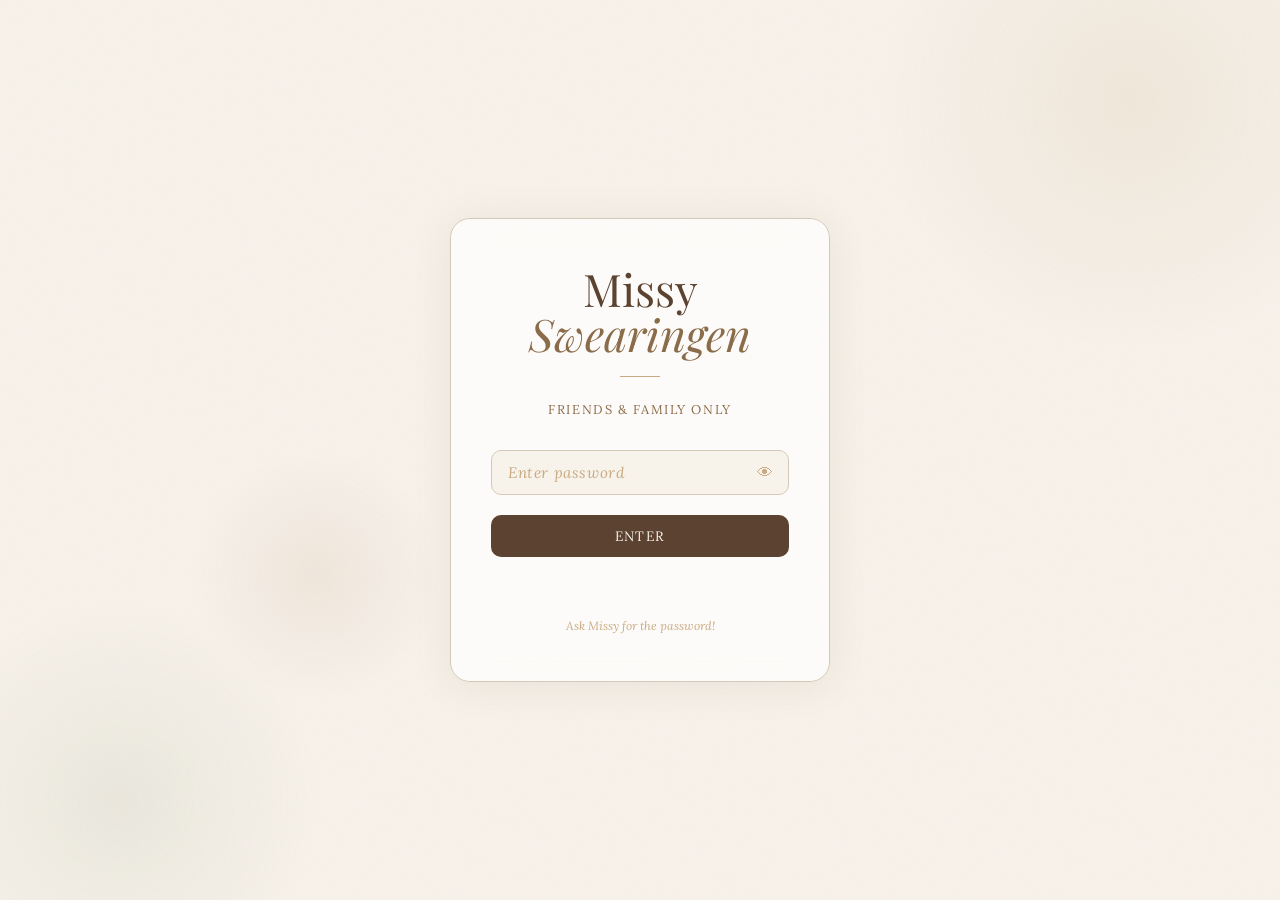
==== home.html @ afdee828 "update page names to populate with pages" ====
<!DOCTYPE html>
<html lang="en">
<head>
<meta charset="UTF-8">
<meta name="viewport" content="width=device-width, initial-scale=1.0">
<title>Missy Swearingen</title>
<link rel="preconnect" href="https://fonts.googleapis.com">
<link href="https://fonts.googleapis.com/css2?family=Playfair+Display:ital,wght@0,400;0,500;1,400&family=Lora:ital,wght@0,400;0,500;1,400&display=swap" rel="stylesheet">
<style>
  *, *::before, *::after { box-sizing: border-box; margin: 0; padding: 0; }
  :root {
    --cream: #F7F2EA; --parchment: #EDE5D6; --warm-tan: #C9AA82;
    --bark: #8B6C4A; --earth: #5C4230; --deep: #2E1F12;
    --moss: #7A8C6A; --rust: #A65C3A; --fog: #D4C9B8;
  }
  body {
    background-color: var(--cream); color: var(--deep);
    font-family: 'Lora', Georgia, serif;
    min-height: 100vh; overflow-x: hidden;
  }
  body::before {
    content: ''; position: fixed; inset: 0;
    background-image: url("data:image/svg+xml,%3Csvg xmlns='http://www.w3.org/2000/svg' width='300' height='300'%3E%3Cfilter id='noise'%3E%3CfeTurbulence type='fractalNoise' baseFrequency='0.75' numOctaves='4' stitchTiles='stitch'/%3E%3C/filter%3E%3Crect width='300' height='300' filter='url(%23noise)' opacity='0.04'/%3E%3C/svg%3E");
    pointer-events: none; z-index: 0;
  }
  nav {
    position: sticky; top: 0; z-index: 100;
    background: rgba(247,242,234,0.88);
    backdrop-filter: blur(12px); -webkit-backdrop-filter: blur(12px);
    border-bottom: 1px solid var(--fog);
    padding: 0 2rem;
    display: flex; align-items: center; justify-content: space-between;
    height: 60px;
  }
  .nav-logo {
    font-family: 'Playfair Display', Georgia, serif;
    font-size: 1.1rem; font-weight: 400;
    color: var(--earth); letter-spacing: 0.02em; text-decoration: none;
  }
  .nav-links { display: flex; gap: 0.25rem; list-style: none; }
  .nav-links li a {
    display: inline-block; font-family: 'Lora', serif; font-size: 0.85rem;
    color: var(--bark); text-decoration: none;
    padding: 6px 14px; border-radius: 20px; letter-spacing: 0.04em;
    transition: background 0.2s, color 0.2s;
  }
  .nav-links li a:hover { background: var(--parchment); color: var(--earth); }
  .nav-links li a.active { background: var(--parchment); color: var(--earth); }
  .nav-logout {
    background: none; border: none; font-family: 'Lora', serif;
    font-size: 0.8rem; color: var(--warm-tan); cursor: pointer;
    padding: 6px 10px; border-radius: 20px; letter-spacing: 0.04em;
    transition: color 0.2s, background 0.2s;
  }
  .nav-logout:hover { color: var(--bark); background: var(--parchment); }
  main {
    position: relative; z-index: 1;
    min-height: calc(100vh - 60px);
    display: flex; flex-direction: column;
    align-items: center; justify-content: center;
    text-align: center; padding: 4rem 2rem;
  }
  .decor { position: absolute; inset: 0; overflow: hidden; pointer-events: none; }
  .decor span { position: absolute; border-radius: 50%; }
  .decor span:nth-child(1) {
    width: 420px; height: 420px;
    background: radial-gradient(circle, var(--warm-tan), transparent 70%);
    top: -100px; right: -80px; opacity: 0.18;
  }
  .decor span:nth-child(2) {
    width: 320px; height: 320px;
    background: radial-gradient(circle, var(--moss), transparent 70%);
    bottom: -60px; left: -60px; opacity: 0.12;
  }
  .decor span:nth-child(3) {
    width: 200px; height: 200px;
    background: radial-gradient(circle, var(--rust), transparent 70%);
    top: 40%; left: 10%; opacity: 0.09;
  }
  .eyebrow {
    font-size: 0.75rem; letter-spacing: 0.2em; text-transform: uppercase;
    color: var(--bark); margin-bottom: 1.5rem;
    opacity: 0; animation: fadeUp 0.8s ease 0.2s forwards;
  }
  h1 {
    font-family: 'Playfair Display', Georgia, serif;
    font-size: clamp(3.5rem, 10vw, 7rem); font-weight: 400;
    line-height: 1.05; color: var(--earth); letter-spacing: -0.01em;
    opacity: 0; animation: fadeUp 0.9s ease 0.4s forwards;
  }
  h1 em { font-style: italic; color: var(--bark); }
  .divider {
    width: 60px; height: 1px; background: var(--warm-tan);
    margin: 2rem auto;
    opacity: 0; animation: fadeUp 0.8s ease 0.6s forwards;
  }
  .tagline {
    font-size: 0.9rem; color: var(--bark); letter-spacing: 0.08em; font-style: italic;
    opacity: 0; animation: fadeUp 0.8s ease 0.75s forwards;
  }
  .cta {
    margin-top: 3rem;
    opacity: 0; animation: fadeUp 0.8s ease 0.9s forwards;
  }
  .cta a {
    display: inline-block; background: var(--earth); color: var(--cream);
    text-decoration: none; font-family: 'Lora', serif;
    font-size: 0.8rem; letter-spacing: 0.12em; text-transform: uppercase;
    padding: 12px 28px; border-radius: 30px;
    transition: background 0.2s, transform 0.15s;
  }
  .cta a:hover { background: var(--deep); transform: translateY(-2px); }
  @keyframes fadeUp {
    from { opacity: 0; transform: translateY(18px); }
    to   { opacity: 1; transform: translateY(0); }
  }
  @media (max-width: 540px) { nav { padding: 0 1rem; } }
</style>
</head>
<body>
<script>
  if(sessionStorage.getItem('ms_auth') !== 'yes') {
    window.location.replace('index.html');
  }
</script>

<nav>
  <a class="nav-logo" href="home.html">ms.</a>
  <ul class="nav-links">
    <li><a href="home.html" class="active">Home</a></li>
    <li><a href="wishlist.html">Wishlist</a></li>
  </ul>
  <button class="nav-logout" onclick="logout()">Sign out</button>
</nav>

<main>
  <div class="decor"><span></span><span></span><span></span></div>
  <p class="eyebrow">Welcome</p>
  <h1>Missy<br><em>Swearingen</em></h1>
  <div class="divider"></div>
  <p class="tagline">new homeowner · maryland</p>
  <div class="cta"><a href="wishlist.html">View My Wishlist →</a></div>
</main>

<script>
  function logout() {
    sessionStorage.removeItem('ms_auth');
    window.location.replace('index.html');
  }
</script>
</body>
</html>
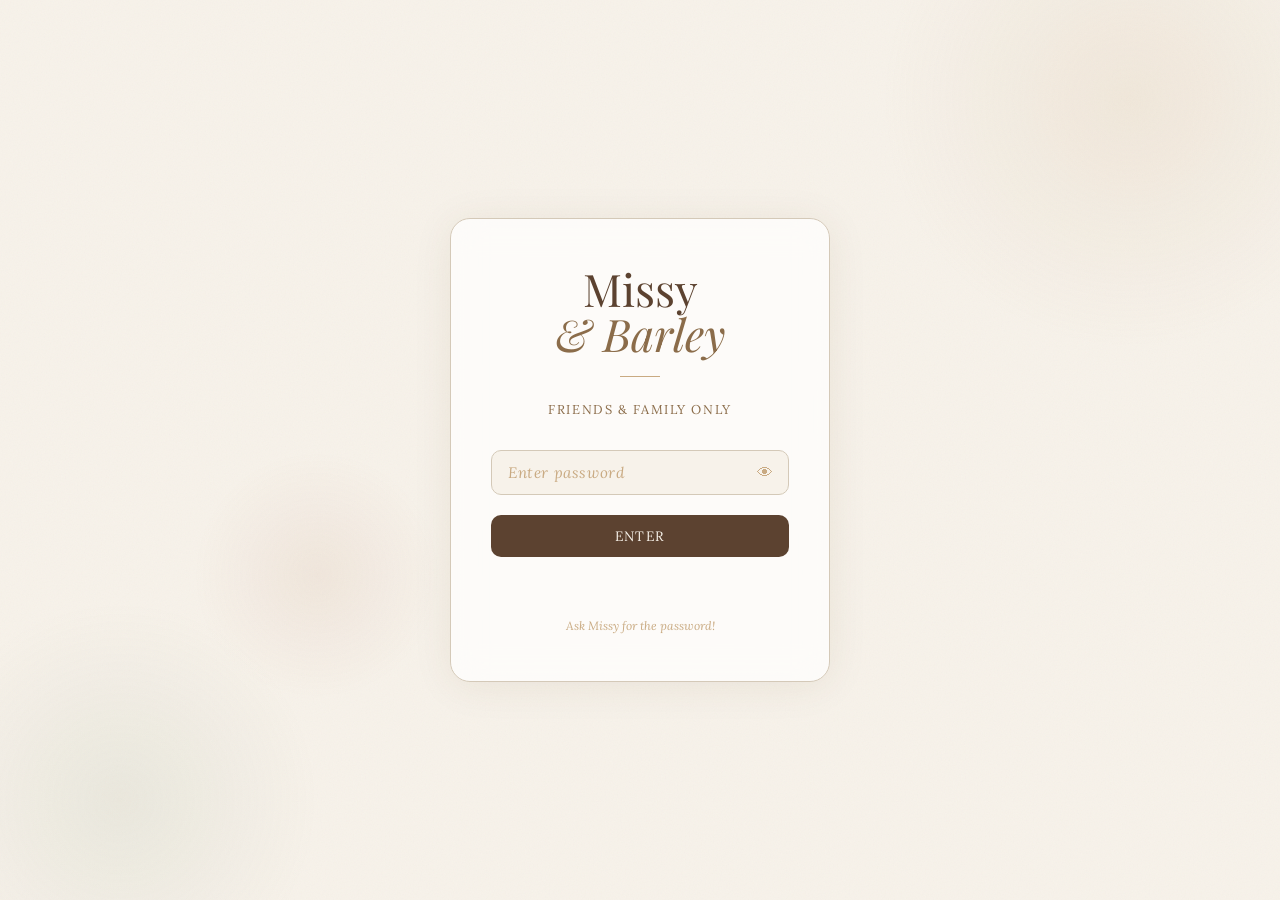
==== commit 3133a349: "add password protection" ====
--- a/home.html
+++ b/home.html
@@ -3,7 +3,7 @@
 <head>
 <meta charset="UTF-8">
 <meta name="viewport" content="width=device-width, initial-scale=1.0">
-<title>Missy Swearingen</title>
+<title>Missy & Barley</title>
 <link rel="preconnect" href="https://fonts.googleapis.com">
 <link href="https://fonts.googleapis.com/css2?family=Playfair+Display:ital,wght@0,400;0,500;1,400&family=Lora:ital,wght@0,400;0,500;1,400&display=swap" rel="stylesheet">
 <style>
@@ -136,7 +136,7 @@
 <main>
   <div class="decor"><span></span><span></span><span></span></div>
   <p class="eyebrow">Welcome</p>
-  <h1>Missy<br><em>Swearingen</em></h1>
+  <h1>Missy<br><em>& Barley</em></h1>
   <div class="divider"></div>
   <p class="tagline">new homeowner · maryland</p>
   <div class="cta"><a href="wishlist.html">View My Wishlist →</a></div>
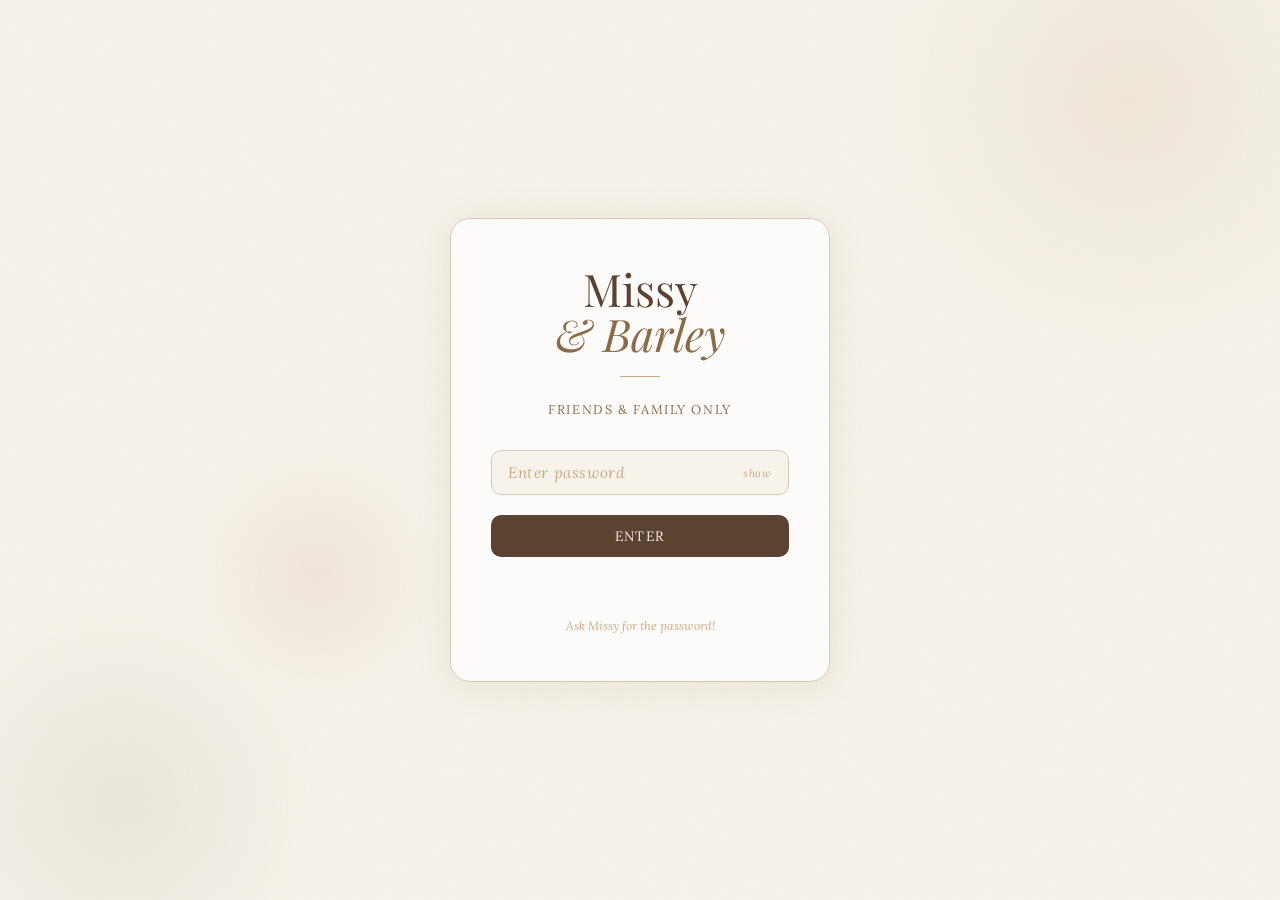
==== commit e3946647: "add new recipes page" ====
--- a/home.html
+++ b/home.html
@@ -58,7 +58,7 @@
     min-height: calc(100vh - 60px);
     display: flex; flex-direction: column;
     align-items: center; justify-content: center;
-    text-align: center; padding: 4rem 2rem;
+    text-align: center; padding: 4rem 2rem 6rem;
   }
   .decor { position: absolute; inset: 0; overflow: hidden; pointer-events: none; }
   .decor span { position: absolute; border-radius: 50%; }
@@ -84,8 +84,8 @@
   }
   h1 {
     font-family: 'Playfair Display', Georgia, serif;
-    font-size: clamp(3.5rem, 10vw, 7rem); font-weight: 400;
-    line-height: 1.05; color: var(--earth); letter-spacing: -0.01em;
+    font-size: clamp(3rem, 9vw, 6rem); font-weight: 400;
+    line-height: 1.08; color: var(--earth); letter-spacing: -0.01em;
     opacity: 0; animation: fadeUp 0.9s ease 0.4s forwards;
   }
   h1 em { font-style: italic; color: var(--bark); }
@@ -95,51 +95,154 @@
     opacity: 0; animation: fadeUp 0.8s ease 0.6s forwards;
   }
   .tagline {
-    font-size: 0.9rem; color: var(--bark); letter-spacing: 0.08em; font-style: italic;
+    font-size: 0.9rem; color: var(--bark); letter-spacing: 0.04em;
+    font-style: italic; max-width: 380px; line-height: 1.7;
     opacity: 0; animation: fadeUp 0.8s ease 0.75s forwards;
   }
   .cta {
-    margin-top: 3rem;
+    margin-top: 3rem; display: flex; gap: 0.75rem; flex-wrap: wrap; justify-content: center;
     opacity: 0; animation: fadeUp 0.8s ease 0.9s forwards;
   }
   .cta a {
-    display: inline-block; background: var(--earth); color: var(--cream);
+    display: inline-block; color: var(--cream);
     text-decoration: none; font-family: 'Lora', serif;
     font-size: 0.8rem; letter-spacing: 0.12em; text-transform: uppercase;
     padding: 12px 28px; border-radius: 30px;
     transition: background 0.2s, transform 0.15s;
   }
-  .cta a:hover { background: var(--deep); transform: translateY(-2px); }
+  .cta a.primary { background: var(--earth); }
+  .cta a.primary:hover { background: var(--deep); transform: translateY(-2px); }
+  .cta a.secondary { background: none; border: 1px solid var(--bark); color: var(--bark); }
+  .cta a.secondary:hover { background: var(--parchment); transform: translateY(-2px); }
+
+  /* ── Event card ── */
+  .event-card {
+    margin-top: 4rem; width: 100%; max-width: 480px;
+    background: rgba(255,255,255,0.6);
+    backdrop-filter: blur(8px); -webkit-backdrop-filter: blur(8px);
+    border: 1px solid var(--fog); border-radius: 16px;
+    padding: 1.75rem 2rem; text-align: left;
+    opacity: 0; animation: fadeUp 0.8s ease 1.05s forwards;
+  }
+  .event-eyebrow {
+    font-size: 0.68rem; letter-spacing: 0.18em; text-transform: uppercase;
+    color: var(--warm-tan); margin-bottom: 0.6rem;
+  }
+  .event-title {
+    font-family: 'Playfair Display', serif; font-size: 1.4rem;
+    font-weight: 400; color: var(--earth); margin-bottom: 1.25rem;
+  }
+  .event-title em { font-style: italic; color: var(--bark); }
+  .event-details { display: flex; flex-direction: column; gap: 0.6rem; margin-bottom: 1.25rem; }
+  .event-row {
+    display: flex; gap: 0.75rem; align-items: flex-start;
+    font-size: 0.83rem; color: var(--deep); line-height: 1.5;
+  }
+  .event-row-label {
+    font-size: 0.68rem; letter-spacing: 0.1em; text-transform: uppercase;
+    color: var(--warm-tan); min-width: 52px; padding-top: 1px; flex-shrink: 0;
+  }
+  .event-divider { height: 1px; background: var(--fog); margin: 1.1rem 0; }
+  .event-note {
+    font-size: 0.8rem; color: var(--bark); font-style: italic; line-height: 1.6;
+  }
+  .event-rsvp {
+    display: inline-block; margin-top: 1.25rem;
+    font-size: 0.75rem; letter-spacing: 0.1em; text-transform: uppercase;
+    color: var(--bark); font-family: 'Lora', serif;
+    border-bottom: 1px solid var(--warm-tan); padding-bottom: 1px;
+    text-decoration: none;
+  }
+
   @keyframes fadeUp {
     from { opacity: 0; transform: translateY(18px); }
     to   { opacity: 1; transform: translateY(0); }
   }
-  @media (max-width: 540px) { nav { padding: 0 1rem; } }
+  @media (max-width: 540px) {
+    nav { padding: 0 1rem; }
+    .event-card { padding: 1.25rem 1.25rem; }
+  }
 </style>
 </head>
 <body>
 <script>
-  if(sessionStorage.getItem('ms_auth') !== 'yes') {
+  const auth = sessionStorage.getItem('ms_auth');
+  if(auth !== 'missy' && auth !== 'guest') {
     window.location.replace('index.html');
   }
 </script>
 
 <nav>
-  <a class="nav-logo" href="home.html">ms.</a>
+  <a class="nav-logo" href="home.html">m|b</a>
   <ul class="nav-links">
     <li><a href="home.html" class="active">Home</a></li>
     <li><a href="wishlist.html">Wishlist</a></li>
+    <li><a href="recipes.html">Recipes</a></li>
   </ul>
   <button class="nav-logout" onclick="logout()">Sign out</button>
 </nav>
 
 <main>
   <div class="decor"><span></span><span></span><span></span></div>
-  <p class="eyebrow">Welcome</p>
-  <h1>Missy<br><em>& Barley</em></h1>
+  <p class="eyebrow">Adventures of</p>
+  <h1>Missy &amp; <em>Barley</em><br>&amp; their big house!</h1>
   <div class="divider"></div>
-  <p class="tagline">new homeowner · maryland</p>
-  <div class="cta"><a href="wishlist.html">View My Wishlist →</a></div>
+  <p class="tagline">Welcome to Missy &amp; Barley's personal page. Stay for recipes, wishlists, and more!</p>
+  <div class="cta">
+    <a href="wishlist.html" class="primary">View the Wishlist</a>
+    <a href="recipes.html" class="secondary">View the Recipes</a>
+  </div>
+
+  <div class="event-card">
+    <p class="event-eyebrow">Upcoming Event</p>
+    <h2 class="event-title">Missy's <em>Birthday Party</em></h2>
+    <div class="event-details">
+      <div class="event-row">
+        <span class="event-row-label">Date</span>
+        <span>Friday, May 2nd, 2025</span>
+      </div>
+      <div class="event-row">
+        <span class="event-row-label">Time</span>
+        <span>3:00 pm – 7:00 pm</span>
+      </div>
+      <div class="event-row">
+        <span class="event-row-label">Where</span>
+        <span>2550 Pickwick Rd, Baltimore MD 21207</span>
+      </div>
+    </div>
+    <div class="event-divider"></div>
+    <p class="event-note">
+      Food is covered — Dave's Hot Chicken, cauliflower, and fries will be catered.
+      Soft drinks provided. Bring an alcoholic beverage of your choice to share!
+    </p>
+    <p class="event-note" style="margin-top: 0.5rem;">
+      There will also be a <strong style="font-style:normal;font-weight:500;color:var(--earth);">build your own mini arid terrarium station</strong> and a very special surprise magical guest!
+    </p>
+    <p class="event-note" style="margin-top: 0.5rem;">
+      Please RSVP via the Partiful invitation so we know to expect you.
+    </p>
+    <p class="event-note" style="margin-top: 0.5rem;">
+      Gifts are absolutely not expected — your presence is plenty! But if you'd like to get me something, my <a href="wishlist.html" style="color:var(--bark);text-underline-offset:3px;">house wishlist</a> is linked at the top of this page.
+    </p>
+    <div class="event-divider"></div>
+    <p class="event-eyebrow" style="margin-bottom:0.6rem;">After Party</p>
+    <h3 style="font-family:'Playfair Display',serif;font-weight:400;font-size:1.1rem;color:var(--earth);margin-bottom:1rem;">Magic: The Gathering<em style="color:var(--bark);"> Sealed Draft</em></h3>
+    <div class="event-details" style="margin-bottom:0.75rem;">
+      <div class="event-row">
+        <span class="event-row-label">Set</span>
+        <span>Secrets of Strixhaven</span>
+      </div>
+      <div class="event-row">
+        <span class="event-row-label">Starts</span>
+        <span>Around 7:00 pm</span>
+      </div>
+      <div class="event-row">
+        <span class="event-row-label">Buy-in</span>
+        <span>$40 per person</span>
+      </div>
+    </div>
+    <p class="event-note">Stick around after the party for a sealed draft! Packs provided — just bring $40 and your competitive spirit.</p>
+  </div>
 </main>
 
 <script>
